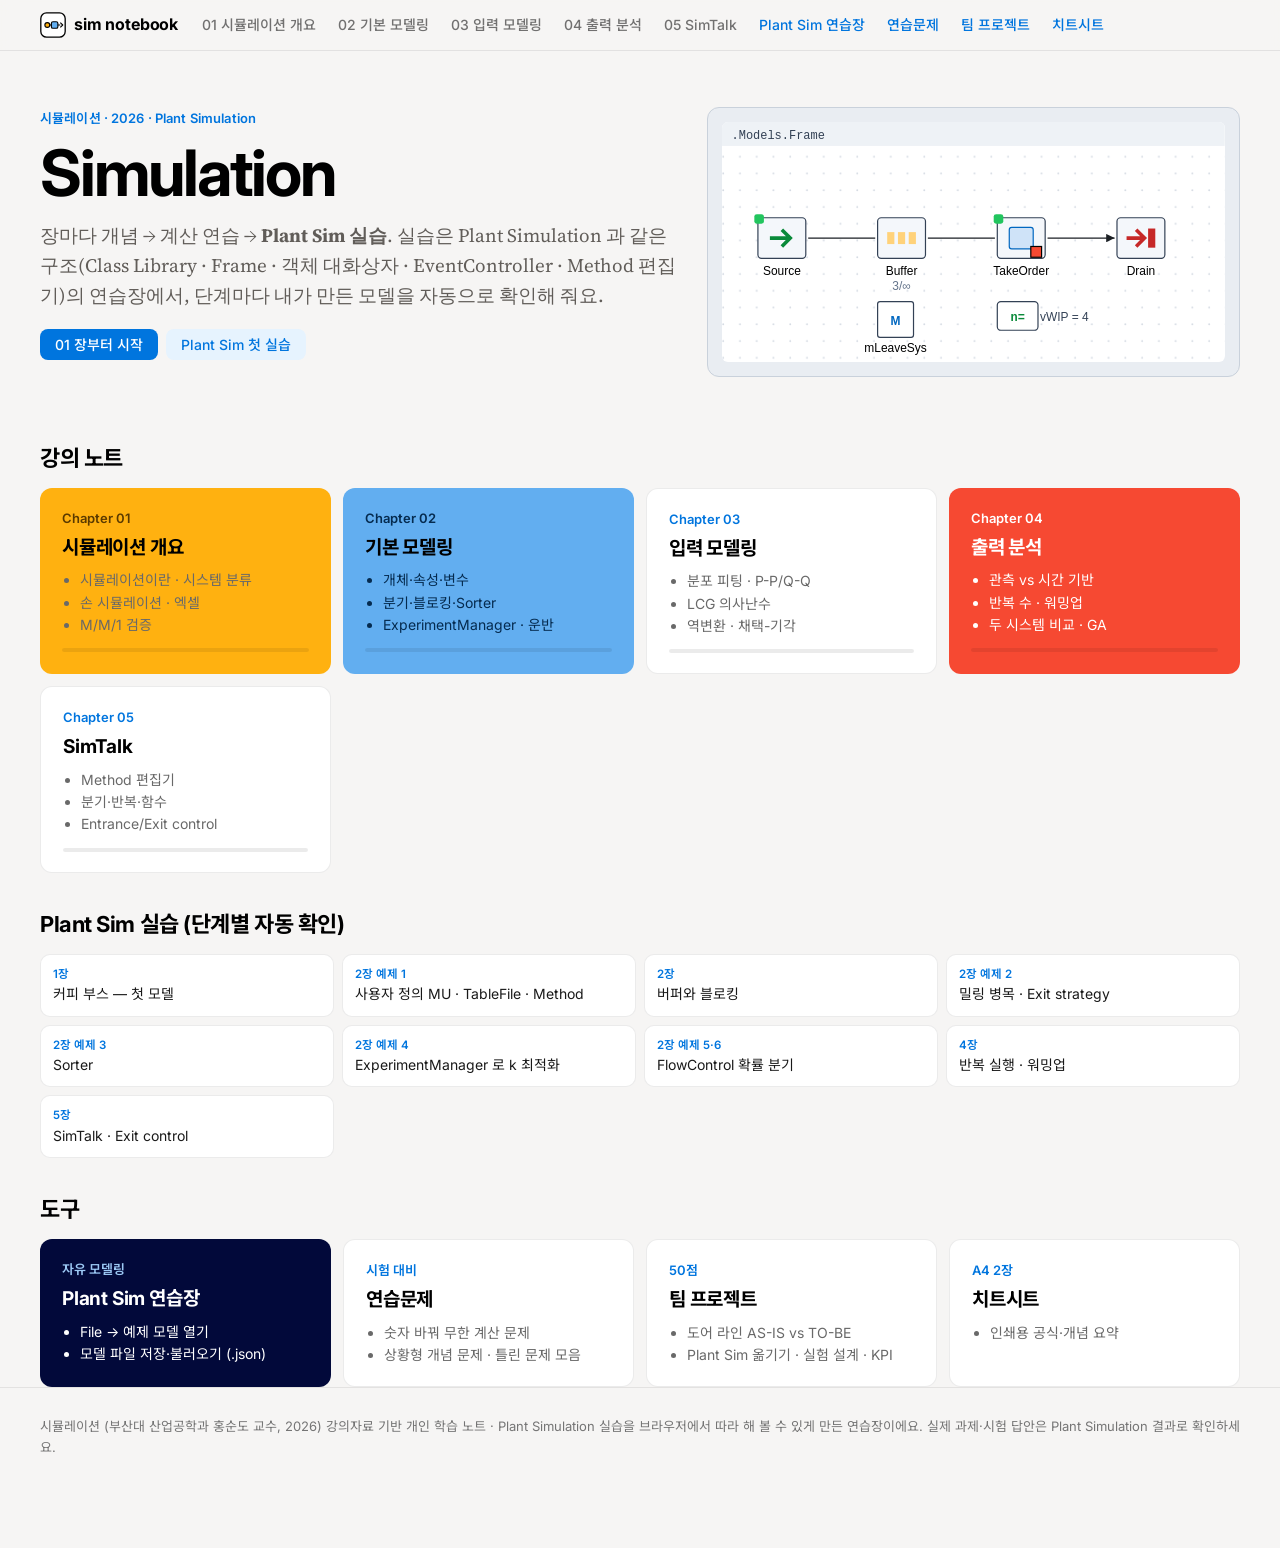
==== index.html @ b0762658 "시뮬레이션 학습 사이트 + Plant Sim 연습장 Co-Authored-By: Claude Opus 5.5 <noreply@anthropic.com>" ====
<!doctype html>
<html lang="ko">
<head>
<meta charset="utf-8"><meta name="viewport" content="width=device-width,initial-scale=1">
<title>sim notebook · 시뮬레이션</title>
<link rel="preconnect" href="https://fonts.googleapis.com"><link rel="preconnect" href="https://fonts.gstatic.com" crossorigin>
<link href="https://fonts.googleapis.com/css2?family=Inter:wght@400;500;600;700&family=Noto+Sans+KR:wght@400;500;700&family=Source+Serif+4:opsz,wght@8..60,400;8..60,600&family=JetBrains+Mono:wght@400;600&display=swap" rel="stylesheet">
<link rel="stylesheet" href="assets/style.css?v=2">
<script src="assets/app.js?v=2"></script>
<style>
  .home-hero { display: grid; grid-template-columns: minmax(0, 1.2fr) minmax(0, 1fr); gap: 28px; align-items: center; padding: 56px 0 30px; }
  .ps-preview { background: #e9edf2; border: 1px solid #c9d1db; border-radius: 12px; padding: 14px; }
  .ps-preview svg { width: 100%; height: auto; display: block; background: #fff; border-radius: 6px; }
  .glist { display: grid; grid-template-columns: repeat(auto-fill, minmax(250px, 1fr)); gap: 8px; margin-top: 10px; }
  .glist a { display: block; background: #fff; border: 1px solid var(--line); border-radius: 10px; padding: 10px 12px; color: var(--ink-90); font-size: 14px; }
  .glist a:hover { text-decoration: none; border-color: var(--blue); }
  .glist small { display: block; color: var(--blue); font-weight: 600; font-size: 11.5px; }
  .sec-t { font-size: 22px; letter-spacing: -.02em; margin: 34px 0 12px; color: var(--ink); }
  @media (max-width: 860px) { .home-hero { grid-template-columns: 1fr; } }
</style>
</head>
<body data-page="home">
<div class="wrap">
  <div class="home-hero">
    <div>
      <div class="kicker">시뮬레이션 · 2026 · Plant Simulation</div>
      <h1 class="display">Simulation</h1>
      <p class="lede">장마다 개념 → 계산 연습 → <b>Plant Sim 실습</b>. 실습은 Plant Simulation 과 같은 구조(Class Library · Frame · 객체 대화상자 · EventController · Method 편집기)의 연습장에서, 단계마다 내가 만든 모델을 자동으로 확인해 줘요.</p>
      <p style="margin-top:18px;display:flex;gap:8px;flex-wrap:wrap"><a class="btn primary" href="ch01-intro.html">01 장부터 시작</a><a class="btn ghost" href="simulator.html?guide=coffee">Plant Sim 첫 실습</a></p>
    </div>
    <div class="ps-preview" aria-hidden="true">
      <svg viewBox="0 0 420 200"><defs><marker id="ha" viewBox="0 0 10 10" refX="10" refY="5" markerWidth="7" markerHeight="7" orient="auto"><path d="M0 0L10 5L0 10z" fill="#1b1f24"/></marker><pattern id="hg" width="14" height="14" patternUnits="userSpaceOnUse"><circle cx="1" cy="1" r=".8" fill="#d5dbe3"/></pattern></defs>
        <rect width="420" height="200" fill="url(#hg)"/><rect width="420" height="20" fill="#eef2f6"/><text x="8" y="14" font-size="10" font-family="Consolas,monospace" fill="#334155">.Models.Frame</text>
        <g font-family="Segoe UI,sans-serif" font-size="10" text-anchor="middle">
          <g transform="translate(30,80)"><rect width="40" height="34" rx="3" fill="#f4f7fb" stroke="#334155"/><path d="M10 17h16M20 10l7 7-7 7" stroke="#0a8a3a" stroke-width="3" fill="none"/><rect x="-3" y="-3" width="8" height="8" rx="2" fill="#22c55e"/><text x="20" y="48">Source</text></g>
          <g transform="translate(130,80)"><rect width="40" height="34" rx="3" fill="#f4f7fb" stroke="#334155"/><rect x="8" y="12" width="6" height="10" fill="#ffd27a"/><rect x="17" y="12" width="6" height="10" fill="#ffd27a"/><rect x="26" y="12" width="6" height="10" fill="#ffd27a"/><text x="20" y="48">Buffer</text><text x="20" y="60" fill="#64748b">3/∞</text></g>
          <g transform="translate(230,80)"><rect width="40" height="34" rx="3" fill="#f4f7fb" stroke="#334155"/><rect x="10" y="8" width="20" height="18" rx="2" fill="#cfe3f8" stroke="#0067c0"/><rect x="-3" y="-3" width="8" height="8" rx="2" fill="#22c55e"/><rect x="28" y="24" width="9" height="9" fill="#f64932" stroke="#000"/><text x="20" y="48">TakeOrder</text></g>
          <g transform="translate(330,80)"><rect width="40" height="34" rx="3" fill="#f4f7fb" stroke="#334155"/><path d="M8 17h14M16 10l7 7-7 7" stroke="#c62828" stroke-width="3" fill="none"/><rect x="26" y="9" width="6" height="16" fill="#c62828"/><text x="20" y="48">Drain</text></g>
          <path d="M72 97H128M172 97H228M272 97H328" stroke="#1b1f24" marker-end="url(#ha)"/>
          <g transform="translate(130,150)"><rect width="30" height="30" rx="2" fill="#fff" stroke="#334155"/><text x="15" y="20" font-weight="700" fill="#0067c0">M</text><text x="15" y="42">mLeaveSys</text></g>
          <g transform="translate(230,150)"><rect width="34" height="24" rx="3" fill="#fff" stroke="#334155"/><text x="17" y="16" font-weight="700" fill="#0a8a3a" font-family="Consolas,monospace">n=</text><text x="56" y="16" fill="#334155">vWIP = 4</text></g>
        </g></svg>
    </div>
  </div>

  <h2 class="sec-t">강의 노트</h2>
  <div class="grid-cards" id="chs"></div>

  <h2 class="sec-t">Plant Sim 실습 (단계별 자동 확인)</h2>
  <div class="glist" id="guides"></div>

  <h2 class="sec-t">도구</h2>
  <div class="grid-cards">
    <a class="ccard m" href="simulator.html"><div class="no">자유 모델링</div><h3>Plant Sim 연습장</h3><ul><li>File → 예제 모델 열기</li><li>모델 파일 저장·불러오기 (.json)</li></ul></a>
    <a class="ccard" href="practice.html"><div class="no">시험 대비</div><h3>연습문제</h3><ul><li>숫자 바꿔 무한 계산 문제</li><li>상황형 개념 문제 · 틀린 문제 모음</li></ul></a>
    <a class="ccard" href="project.html"><div class="no">50점</div><h3>팀 프로젝트</h3><ul><li>도어 라인 AS-IS vs TO-BE</li><li>Plant Sim 옮기기 · 실험 설계 · KPI</li></ul></a>
    <a class="ccard" href="cheatsheet.html"><div class="no">A4 2장</div><h3>치트시트</h3><ul><li>인쇄용 공식·개념 요약</li></ul></a>
  </div>
</div>
<script>
document.addEventListener('DOMContentLoaded', () => {
  const D = { '01': ['시뮬레이션이란 · 시스템 분류', '손 시뮬레이션 · 엑셀', 'M/M/1 검증'], '02': ['개체·속성·변수', '분기·블로킹·Sorter', 'ExperimentManager · 운반'], '03': ['분포 피팅 · P-P/Q-Q', 'LCG 의사난수', '역변환 · 채택-기각'], '04': ['관측 vs 시간 기반', '반복 수 · 워밍업', '두 시스템 비교 · GA'], '05': ['Method 편집기', '분기·반복·함수', 'Entrance/Exit control'] };
  const cls = ['y', 'b', '', 'c', ''];
  document.getElementById('chs').innerHTML = RL_CHAPTERS.map((c, i) => { const d = RL_STORE.get('done-' + c.id) || {}, t = RL_STORE.get('total-' + c.id) || 0, n = Object.values(d).filter(Boolean).length, p = t ? Math.round(n / t * 100) : 0;
    return `<a class="ccard ${cls[i]}" href="${c.file}"><div class="no">Chapter ${c.id}</div><h3>${c.title}</h3><ul>${D[c.id].map(x => `<li>${x}</li>`).join('')}</ul><div class="mini-bar"><i style="width:${p}%"></i></div></a>`; }).join('');
  const G = [['coffee', '1장', '커피 부스 — 첫 모델'], ['recipes', '2장 예제 1', '사용자 정의 MU · TableFile · Method'], ['block', '2장', '버퍼와 블로킹'], ['mill', '2장 예제 2', '밀링 병목 · Exit strategy'], ['sorter', '2장 예제 3', 'Sorter'], ['drive', '2장 예제 4', 'ExperimentManager 로 k 최적화'], ['pipe', '2장 예제 5·6', 'FlowControl 확률 분기'], ['output', '4장', '반복 실행 · 워밍업'], ['simtalk', '5장', 'SimTalk · Exit control']];
  document.getElementById('guides').innerHTML = G.map(([id, ch, t]) => `<a href="simulator.html?guide=${id}"><small>${ch}</small>${t}</a>`).join('');
});
</script>
</body>
</html>
---- assets/style.css ----
/* sim notebook — Notion 스타일 (warm paper notebook under afternoon sun)
   캔버스 #f6f5f4, 흰 카드 + 1px 헤어라인, 12px 모서리, 그림자 없음, 파란색은 주요 버튼 하나에만 */
:root {
  --paper: #f6f5f4;
  --white: #ffffff;
  --ink: #000000;
  --ink-95: rgba(0,0,0,.95);
  --ink-90: rgba(0,0,0,.9);
  --ink-60: rgba(0,0,0,.6);
  --ink-54: rgba(0,0,0,.54);
  --ink-40: rgba(0,0,0,.4);
  --line: rgba(0,0,0,.08);
  --line-2: rgba(0,0,0,.14);
  --graphite: #615d59;
  --slate: #696969;
  --stone: #757575;
  --blue: #0075de;
  --sky-tint: #e6f3fe;
  --marigold: #ffb110;
  --peach: #f6d5b8;
  --coral: #f64932;
  --saffron: #e89d01;
  --mocha: #b18164;
  --signal: #097fe8;
  --skywash: #62aef0;
  --midnight: #02093a;
  --green: #1a9f5c;
  --green-tint: #e3f5ea;
  --red-tint: #fdeceb;
  --amber-tint: #fff4d6;
  --font: 'Inter', 'Pretendard', 'Noto Sans KR', system-ui, -apple-system, sans-serif;
  --serif: 'Source Serif 4', 'Noto Serif KR', Georgia, serif;
  --mono: 'JetBrains Mono', ui-monospace, Consolas, monospace;
  --r-card: 12px; --r-btn: 8px; --r-sm: 4px;
  --max: 1240px;
  /* 메모 도구(notes.js) 호환용 이름 */
  --cream: #ffffff; --dew: #f1efed; --charcoal: #111111; --cocoa: #111111;
  --orange: var(--blue); --sienna: #0060b8; --mist: rgba(0,0,0,.25); --muted: var(--stone);
  --font-display: var(--font); --font-body: var(--font); --font-ui: var(--font);
  --font-hand: 'Gaegu', 'Noto Sans KR', cursive; --font-mono: var(--mono);
  --shadow-card: 0 1px 0 rgba(0,0,0,.02);
}
* { box-sizing: border-box; }
html { scroll-behavior: smooth; }
body { margin: 0; background: var(--paper); color: var(--ink-90); font-family: var(--font); font-size: 16px; line-height: 1.6; -webkit-font-smoothing: antialiased; font-feature-settings: "lnum"; }
a { color: var(--blue); text-decoration: none; }
a:hover { text-decoration: underline; }
img, svg { max-width: 100%; }
::selection { background: #cfe6fd; }

/* ---------- header ---------- */
.site-header { position: sticky; top: 0; z-index: 40; background: rgba(246,245,244,.92); backdrop-filter: blur(8px); border-bottom: 1px solid var(--line); }
.site-header .in { max-width: var(--max); margin: 0 auto; padding: 8px 20px; display: flex; align-items: center; gap: 14px; }
.brand { display: flex; align-items: center; gap: 8px; color: var(--ink); font-weight: 700; letter-spacing: -.01em; white-space: nowrap; }
.brand:hover { text-decoration: none; }
.brand svg { width: 26px; height: 26px; }
.nav { display: flex; gap: 2px; flex-wrap: wrap; flex: 1; }
.nav a { color: var(--ink-54); font-size: 14px; font-weight: 500; padding: 6px 10px; border-radius: var(--r-btn); white-space: nowrap; }
.nav a:hover { color: var(--ink); background: rgba(0,0,0,.04); text-decoration: none; }
.nav a.on { color: var(--ink); background: var(--white); box-shadow: inset 0 0 0 1px var(--line); }
.nav a.tool { color: var(--blue); }
.nav a.tool.on { background: var(--sky-tint); box-shadow: none; }

/* ---------- buttons ---------- */
.btn { display: inline-flex; align-items: center; gap: 6px; font: 500 14px/1.4 var(--font); padding: 6px 15px; border-radius: var(--r-btn); border: 0; cursor: pointer; background: transparent; color: var(--ink-95); transition: background .2s ease, transform .2s ease; }
.btn:hover { background: rgba(0,0,0,.05); text-decoration: none; }
.btn:active { transform: scale(.98); }
.btn.primary { background: var(--blue); color: #fff; }
.btn.primary:hover { background: #0066c2; }
.btn.ghost { background: var(--sky-tint); color: var(--blue); }
.btn.ghost:hover { background: #d6ebfd; }
.btn.line { border: 1px solid var(--ink-90); border-radius: var(--r-sm); padding: 5px 10px; }
.btn.sm { font-size: 13px; padding: 4px 10px; }
.btn[disabled] { opacity: .4; cursor: not-allowed; }
.pill { display: inline-block; border-radius: 9999px; padding: 2px 10px; font-size: 12px; font-weight: 500; background: rgba(0,0,0,.05); color: var(--ink-90); white-space: nowrap; }
.pill.blue { background: var(--sky-tint); color: var(--blue); }
.pill.amber { background: var(--amber-tint); color: #8a5a00; }
.pill.coral { background: var(--red-tint); color: #b42318; }
.pill.green { background: var(--green-tint); color: #0f6b3a; }
.hl-word { background: var(--peach); border-radius: 9999px; padding: 0 .35em; }

/* ---------- layout ---------- */
.wrap { max-width: var(--max); margin: 0 auto; padding: 0 20px; }
.hero { padding: 56px 0 28px; }
.kicker { font-size: 13px; font-weight: 600; color: var(--blue); letter-spacing: .01em; }
h1.display { font-size: clamp(38px, 6vw, 64px); line-height: 1.05; letter-spacing: -.035em; font-weight: 700; color: var(--ink); margin: 10px 0 14px; }
.lede { font-family: var(--serif); font-size: 19px; line-height: 1.6; color: var(--graphite); max-width: 760px; margin: 0; }
.meta { font-size: 13px; color: var(--stone); margin-top: 14px; }
.page-grid { display: grid; grid-template-columns: 232px minmax(0, 1fr); gap: 32px; align-items: start; padding-bottom: 80px; }
.toc { position: sticky; top: 64px; max-height: calc(100vh - 80px); overflow: auto; font-size: 13.5px; padding-right: 4px; }
.toc .tt { font-size: 12px; font-weight: 600; color: var(--stone); margin: 4px 0 8px; }
.toc ol { list-style: none; margin: 0; padding: 0; }
.toc a { display: flex; gap: 8px; align-items: baseline; color: var(--ink-60); padding: 4px 8px; border-radius: 6px; line-height: 1.35; }
.toc a:hover { background: rgba(0,0,0,.04); text-decoration: none; color: var(--ink); }
.toc a.cur { color: var(--ink); background: var(--white); box-shadow: inset 0 0 0 1px var(--line); }
.toc a .d { flex: none; width: 7px; height: 7px; border-radius: 50%; border: 1.5px solid var(--ink-40); margin-top: 4px; }
.toc a.done .d { background: var(--green); border-color: var(--green); }
.toc a.pr span:last-child::before { content: "연습 "; font-size: 10.5px; font-weight: 600; color: var(--stone); }
.toc a.pr.ps span:last-child::before { content: "실습 "; color: var(--blue); }
.toc .prog { margin-top: 12px; font-size: 12px; color: var(--stone); }
.toc .bar { height: 4px; border-radius: 4px; background: rgba(0,0,0,.07); margin-top: 6px; overflow: hidden; }
.toc .bar i { display: block; height: 100%; width: 0; background: var(--green); transition: width .3s ease; }
main.lesson { min-width: 0; }

/* ---------- part title & cards ---------- */
.part { display: flex; align-items: baseline; gap: 12px; margin: 44px 0 16px; }
.part small { font-size: 12px; font-weight: 600; color: var(--blue); text-transform: none; }
.part h2 { margin: 0; font-size: 28px; letter-spacing: -.02em; color: var(--ink); }
section.card { position: relative; background: var(--white); border: 1px solid var(--line); border-radius: var(--r-card); padding: 28px 28px 22px; margin: 0 0 16px; }
section.card > h2 { font-size: 22px; line-height: 1.27; letter-spacing: -.011em; margin: 0 0 4px; padding-right: 150px; color: var(--ink); }
section.card h3 { font-size: 17px; margin: 22px 0 8px; color: var(--ink); }
section.card h4 { font-size: 15px; margin: 14px 0 6px; color: var(--ink); }
section.card p, section.card li { color: var(--ink-90); }
section.card ul, section.card ol { padding-left: 22px; margin: 8px 0; }
section.card li { margin: 3px 0; }
.src { display: inline-block; font-size: 12px; color: var(--stone); margin-bottom: 10px; }
.card.lab { border: 0; background: var(--midnight); color: #fff; }
.card.lab > h2, .card.lab h3, .card.lab h4, .card.lab p, .card.lab li { color: #fff; }
.card.tint { background: #fbfaf9; }

/* definition / note boxes */
.def { border: 1px solid var(--line); border-radius: 10px; padding: 12px 16px; margin: 12px 0; background: #fcfcfb; }
.def .tag { display: inline-block; font-size: 11.5px; font-weight: 600; color: var(--blue); background: var(--sky-tint); border-radius: 9999px; padding: 1px 9px; margin-bottom: 6px; }
.def p { margin: 2px 0; }
.note { border-radius: 10px; padding: 12px 16px; margin: 12px 0; background: var(--amber-tint); color: #4a3500; font-size: 15px; }
.note b.t { display: block; margin-bottom: 2px; color: #6b4a00; }
.warn { border-radius: 10px; padding: 12px 16px; margin: 12px 0; background: var(--red-tint); color: #5c1a12; font-size: 15px; }
.warn b.t { display: block; margin-bottom: 2px; }
.ps { border-left: 3px solid var(--blue); padding: 6px 0 6px 14px; margin: 12px 0; font-size: 15px; color: var(--graphite); }
.ps b { color: var(--ink); }
blockquote { font-family: var(--serif); font-size: 18px; line-height: 1.56; margin: 12px 0; padding: 4px 0 4px 18px; border-left: 3px solid var(--line-2); color: var(--graphite); }

/* tables */
.tbl { overflow-x: auto; margin: 12px 0; }
table.t { border-collapse: separate; border-spacing: 0; width: 100%; font-size: 14.5px; border: 1px solid var(--line); border-radius: 10px; overflow: hidden; }
table.t th, table.t td { padding: 8px 12px; text-align: left; border-bottom: 1px solid var(--line); vertical-align: top; }
table.t th { background: #faf9f8; font-weight: 600; color: var(--ink); font-size: 13.5px; }
table.t tr:last-child td { border-bottom: 0; }
table.t td.num, table.t th.num { text-align: right; font-variant-numeric: tabular-nums; }
.cols { display: grid; grid-template-columns: repeat(auto-fit, minmax(260px, 1fr)); gap: 12px; margin: 12px 0; }
.box { border: 1px solid var(--line); border-radius: 10px; padding: 14px 16px; background: #fff; }
.box h4 { margin-top: 0; }
.accent-y { background: #fff6e0; border-color: transparent; }
.accent-b { background: var(--sky-tint); border-color: transparent; }
.accent-c { background: #fde9e6; border-color: transparent; }
pre.code, code { font-family: var(--mono); }
pre.code { background: #fbfaf9; border: 1px solid var(--line); border-radius: 10px; padding: 12px 14px; font-size: 13.5px; line-height: 1.55; overflow-x: auto; margin: 10px 0; white-space: pre; }
p code, li code, td code { background: rgba(0,0,0,.05); border-radius: 4px; padding: 1px 5px; font-size: .9em; }
.eq { overflow-x: auto; margin: 10px 0; }
figure.fig { margin: 14px 0; text-align: center; }
figure.fig figcaption { font-size: 13px; color: var(--stone); margin-top: 6px; }

/* ---------- practice (실습) blocks ---------- */
.lab-box { border: 1.5px solid var(--blue); border-radius: var(--r-card); padding: 18px 20px 16px; margin: 18px 0 8px; background: #fbfdff; }
.lab-box > .lh { display: flex; align-items: center; gap: 8px; margin: 0 0 8px; }
.lab-box > .lh .pill { background: var(--blue); color: #fff; }
.lab-box > .lh b { font-size: 16px; color: var(--ink); }
.lab-box .q { margin: 10px 0; }
.lab-box .q > p { margin: 0 0 6px; }
.ans-row { display: flex; flex-wrap: wrap; gap: 8px 14px; align-items: center; margin: 6px 0; font-size: 15px; }
.ans-row label { display: inline-flex; align-items: center; gap: 6px; }
input.ans, select.ans { font: 500 15px var(--mono); width: 110px; padding: 5px 8px; border: 1px solid var(--line-2); border-radius: 6px; background: #fff; }
input.ans:focus, select.ans:focus, input.cell:focus { outline: 2px solid #b8dcfb; border-color: var(--blue); }
input.ans.ok, input.cell.ok, select.ans.ok { border-color: var(--green); background: var(--green-tint); }
input.ans.no, input.cell.no, select.ans.no { border-color: var(--coral); background: var(--red-tint); }
.fb { font-size: 14px; margin-top: 6px; }
.fb.ok { color: #0f6b3a; } .fb.no { color: #b42318; }
details.sol { margin-top: 8px; font-size: 15px; }
details.sol summary { cursor: pointer; color: var(--blue); font-weight: 500; font-size: 14px; }
details.sol > div { margin-top: 6px; padding: 10px 14px; border-radius: 8px; background: #f4f8fc; }
.choices { display: grid; gap: 6px; margin: 6px 0; }
.choices button { text-align: left; font: 15px var(--font); padding: 8px 12px; border-radius: 8px; border: 1px solid var(--line-2); background: #fff; cursor: pointer; color: var(--ink-90); }
.choices button:hover { background: #f7f7f6; }
.choices button.sel { border-color: var(--blue); background: var(--sky-tint); }
.choices button.right { border-color: var(--green); background: var(--green-tint); }
.choices button.wrong { border-color: var(--coral); background: var(--red-tint); }
input.cell { width: 64px; font: 14px var(--mono); padding: 3px 5px; border: 1px solid var(--line-2); border-radius: 5px; text-align: right; }
table.t td.given { color: var(--ink); font-variant-numeric: tabular-nums; }

/* mini simulator embed */
.mini { border: 1px solid var(--line); border-radius: 10px; padding: 12px 14px; margin: 10px 0; background: #fff; }
.mini .ctrl { display: flex; flex-wrap: wrap; gap: 8px 14px; align-items: center; font-size: 14px; }
.mini .out { display: grid; grid-template-columns: repeat(auto-fill, minmax(150px, 1fr)); gap: 8px; margin-top: 10px; }
.stat { background: #faf9f8; border-radius: 8px; padding: 8px 10px; }
.stat .l { font-size: 12px; color: var(--stone); }
.stat .v { font-size: 20px; font-weight: 600; letter-spacing: -.01em; color: var(--ink); font-variant-numeric: tabular-nums; }
.stat .s { font-size: 11.5px; color: var(--stone); }
canvas.chart { width: 100% !important; }

/* card tools (done toggle) */
.card-tools { position: absolute; top: 20px; right: 20px; display: flex; gap: 6px; align-items: center; }
.done-toggle { font: 500 12px var(--font); border: 1px solid var(--line-2); background: #fff; border-radius: 9999px; padding: 3px 10px; cursor: pointer; color: var(--stone); }
.done-toggle.on { border-color: var(--green); color: #0f6b3a; background: var(--green-tint); }

/* chapter nav + footer */
.ch-nav { display: flex; justify-content: space-between; gap: 10px; margin: 24px 0 0; }
footer.foot { border-top: 1px solid var(--line); padding: 28px 0 90px; color: var(--stone); font-size: 13px; }

/* home cards */
.grid-cards { display: grid; grid-template-columns: repeat(auto-fill, minmax(260px, 1fr)); gap: 12px; }
.ccard { display: block; background: #fff; border: 1px solid var(--line); border-radius: var(--r-card); padding: 20px 22px; color: var(--ink-90); transition: transform .2s ease; }
.ccard:hover { text-decoration: none; transform: translateY(-2px); }
.ccard .no { font-size: 13px; font-weight: 600; color: var(--blue); }
.ccard h3 { margin: 4px 0 6px; font-size: 19px; letter-spacing: -.01em; color: var(--ink); }
.ccard ul { margin: 6px 0 0; padding-left: 18px; font-size: 14px; color: var(--slate); }
.ccard.y { background: #ffb110; border: 0; } .ccard.y .no { color: #5a3a00; }
.ccard.b { background: #62aef0; border: 0; } .ccard.b .no, .ccard.b ul { color: #052b4f; }
.ccard.c { background: #f64932; border: 0; } .ccard.c .no, .ccard.c h3, .ccard.c ul { color: #fff; }
.ccard.m { background: var(--midnight); border: 0; } .ccard.m .no { color: #9cc9f5; } .ccard.m h3, .ccard.m ul { color: #fff; }
.ccard .mini-bar { height: 4px; border-radius: 4px; background: rgba(0,0,0,.08); margin-top: 12px; overflow: hidden; }
.ccard .mini-bar i { display: block; height: 100%; width: 0; background: var(--green); }

@media (max-width: 900px) {
  .page-grid { grid-template-columns: 1fr; }
  .toc { position: static; max-height: none; border: 1px solid var(--line); border-radius: 10px; padding: 10px; background: #fff; }
  section.card { padding: 22px 18px 18px; }
  section.card > h2 { padding-right: 0; }
  .card-tools { position: static; margin-top: 12px; }
}
@media print {
  .site-header, .toc, .note-dock, .card-tools, .ch-nav, footer.foot, .lab-box button { display: none !important; }
  body { background: #fff; }
  section.card { border: 0; padding: 0; }
}

/* Plant Sim 실습 카드 */
.ps-lab { background: var(--midnight); color: #fff; border-radius: var(--r-card); padding: 18px 22px; margin: 18px 0 8px; }
.ps-lab .pl-h { display: flex; align-items: center; gap: 10px; flex-wrap: wrap; margin-bottom: 6px; }
.ps-lab .pl-h b { font-size: 17px; color: #fff; }
.ps-lab .pl-tag { background: var(--marigold); color: #000; border-radius: 9999px; padding: 2px 10px; font-size: 12px; font-weight: 700; }
.ps-lab ol { margin: 6px 0 12px; padding-left: 20px; font-size: 14.5px; }
section.card .ps-lab li { color: #dbe7ff; margin: 2px 0; }
.ps-lab .pl-note { color: #9cc9f5 !important; font-size: 14px; margin: 0 0 10px; }
.ps-lab .pl-sub { color: #9cc9f5; font-size: 12.5px; margin-left: 8px; }
.lab-box > .lh .pill { background: #615d59; }
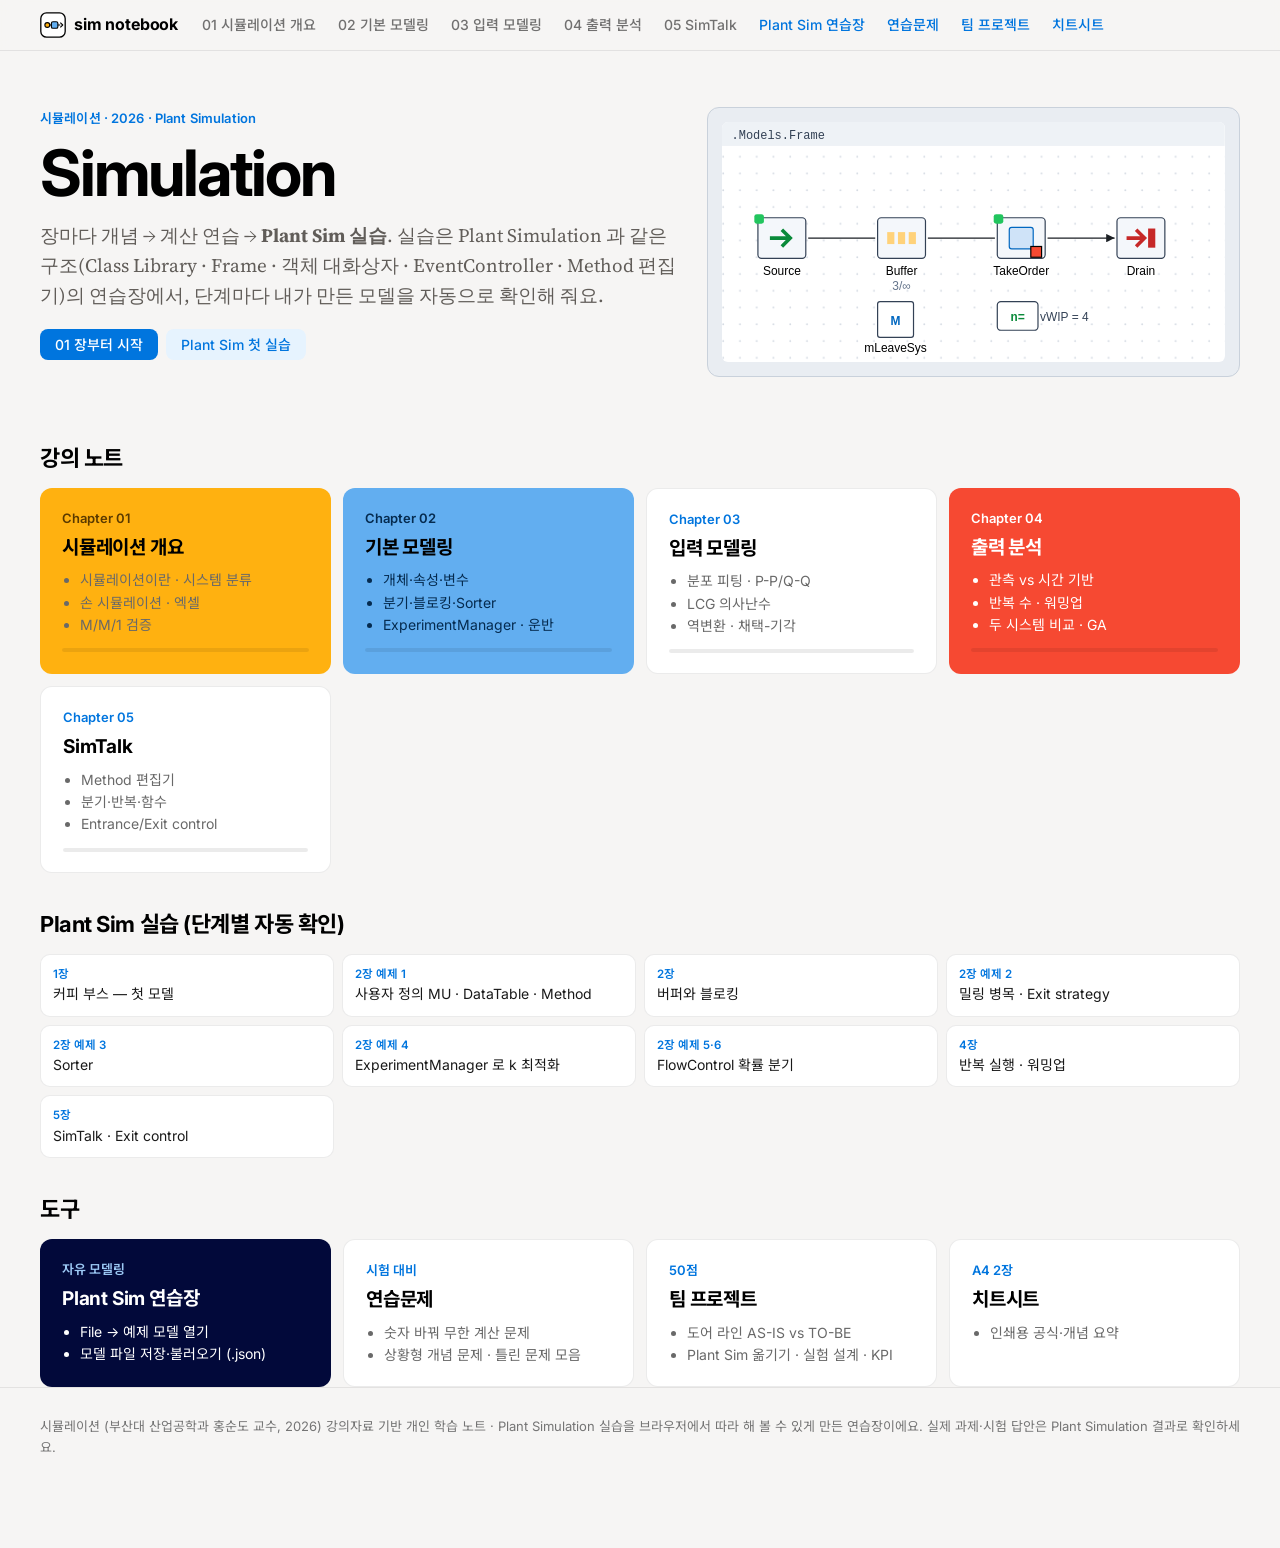
==== commit 72236eb7: "Plant Simulation 2201 용어로 변경, 강의 슬라이드 미리보기(로컬 전용) Co-Authored-By: Claude Opus 5.5 <noreply@anthropic" ====
--- a/index.html
+++ b/index.html
@@ -5,8 +5,8 @@
 <title>sim notebook · 시뮬레이션</title>
 <link rel="preconnect" href="https://fonts.googleapis.com"><link rel="preconnect" href="https://fonts.gstatic.com" crossorigin>
 <link href="https://fonts.googleapis.com/css2?family=Inter:wght@400;500;600;700&family=Noto+Sans+KR:wght@400;500;700&family=Source+Serif+4:opsz,wght@8..60,400;8..60,600&family=JetBrains+Mono:wght@400;600&display=swap" rel="stylesheet">
-<link rel="stylesheet" href="assets/style.css?v=2">
-<script src="assets/app.js?v=2"></script>
+<link rel="stylesheet" href="assets/style.css?v=3">
+<script src="assets/app.js?v=5"></script>
 <style>
   .home-hero { display: grid; grid-template-columns: minmax(0, 1.2fr) minmax(0, 1fr); gap: 28px; align-items: center; padding: 56px 0 30px; }
   .ps-preview { background: #e9edf2; border: 1px solid #c9d1db; border-radius: 12px; padding: 14px; }
@@ -63,7 +63,7 @@
   const cls = ['y', 'b', '', 'c', ''];
   document.getElementById('chs').innerHTML = RL_CHAPTERS.map((c, i) => { const d = RL_STORE.get('done-' + c.id) || {}, t = RL_STORE.get('total-' + c.id) || 0, n = Object.values(d).filter(Boolean).length, p = t ? Math.round(n / t * 100) : 0;
     return `<a class="ccard ${cls[i]}" href="${c.file}"><div class="no">Chapter ${c.id}</div><h3>${c.title}</h3><ul>${D[c.id].map(x => `<li>${x}</li>`).join('')}</ul><div class="mini-bar"><i style="width:${p}%"></i></div></a>`; }).join('');
-  const G = [['coffee', '1장', '커피 부스 — 첫 모델'], ['recipes', '2장 예제 1', '사용자 정의 MU · TableFile · Method'], ['block', '2장', '버퍼와 블로킹'], ['mill', '2장 예제 2', '밀링 병목 · Exit strategy'], ['sorter', '2장 예제 3', 'Sorter'], ['drive', '2장 예제 4', 'ExperimentManager 로 k 최적화'], ['pipe', '2장 예제 5·6', 'FlowControl 확률 분기'], ['output', '4장', '반복 실행 · 워밍업'], ['simtalk', '5장', 'SimTalk · Exit control']];
+  const G = [['coffee', '1장', '커피 부스 — 첫 모델'], ['recipes', '2장 예제 1', '사용자 정의 MU · DataTable · Method'], ['block', '2장', '버퍼와 블로킹'], ['mill', '2장 예제 2', '밀링 병목 · Exit strategy'], ['sorter', '2장 예제 3', 'Sorter'], ['drive', '2장 예제 4', 'ExperimentManager 로 k 최적화'], ['pipe', '2장 예제 5·6', 'FlowControl 확률 분기'], ['output', '4장', '반복 실행 · 워밍업'], ['simtalk', '5장', 'SimTalk · Exit control']];
   document.getElementById('guides').innerHTML = G.map(([id, ch, t]) => `<a href="simulator.html?guide=${id}"><small>${ch}</small>${t}</a>`).join('');
 });
 </script>
--- a/assets/style.css
+++ b/assets/style.css
@@ -233,3 +233,22 @@
 .ps-lab .pl-note { color: #9cc9f5 !important; font-size: 14px; margin: 0 0 10px; }
 .ps-lab .pl-sub { color: #9cc9f5; font-size: 12.5px; margin-left: 8px; }
 .lab-box > .lh .pill { background: #615d59; }
+
+/* 강의 슬라이드 미리보기 (로컬 전용) */
+.sl-strip { margin: 10px 0 14px; border: 1px solid var(--line); border-radius: 10px; background: #fbfaf9; padding: 8px 10px 10px; }
+.sl-h { display: flex; justify-content: space-between; gap: 8px; font-size: 12.5px; font-weight: 600; color: var(--graphite); margin-bottom: 6px; }
+.sl-h .sl-n { font-weight: 400; color: var(--stone); }
+.sl-row { display: flex; gap: 8px; overflow-x: auto; padding-bottom: 4px; scroll-snap-type: x proximity; }
+.sl-t { flex: none; width: 200px; border: 1px solid var(--line-2); border-radius: 6px; padding: 0; background: #fff; cursor: zoom-in; scroll-snap-align: start; position: relative; transition: transform .2s ease; }
+.sl-t:hover { transform: translateY(-2px); border-color: var(--blue); }
+.sl-t img { display: block; width: 100%; height: auto; border-radius: 5px; aspect-ratio: 16 / 9; object-fit: contain; background: #fff; }
+.sl-t span { position: absolute; right: 4px; bottom: 4px; font-size: 10.5px; background: rgba(0,0,0,.6); color: #fff; border-radius: 4px; padding: 0 5px; }
+.sl-lb { position: fixed; inset: 0; z-index: 120; background: rgba(2,9,58,.88); display: flex; align-items: center; justify-content: center; gap: 10px; padding: 20px; }
+.sl-lb[hidden] { display: none; }
+.sl-lb figure { margin: 0; max-width: min(1400px, 90vw); }
+.sl-lb img { display: block; max-width: 100%; max-height: 84vh; border-radius: 6px; background: #fff; }
+.sl-lb figcaption { color: #dbe7ff; font-size: 13px; text-align: center; margin-top: 8px; white-space: pre; }
+.sl-lb button { border: 0; background: rgba(255,255,255,.12); color: #fff; font-size: 34px; width: 48px; height: 64px; border-radius: 8px; cursor: pointer; }
+.sl-lb button:hover { background: rgba(255,255,255,.25); }
+.sl-lb .sl-x { position: absolute; top: 14px; right: 18px; font-size: 20px; width: 40px; height: 40px; }
+@media print { .sl-strip { display: none; } }
